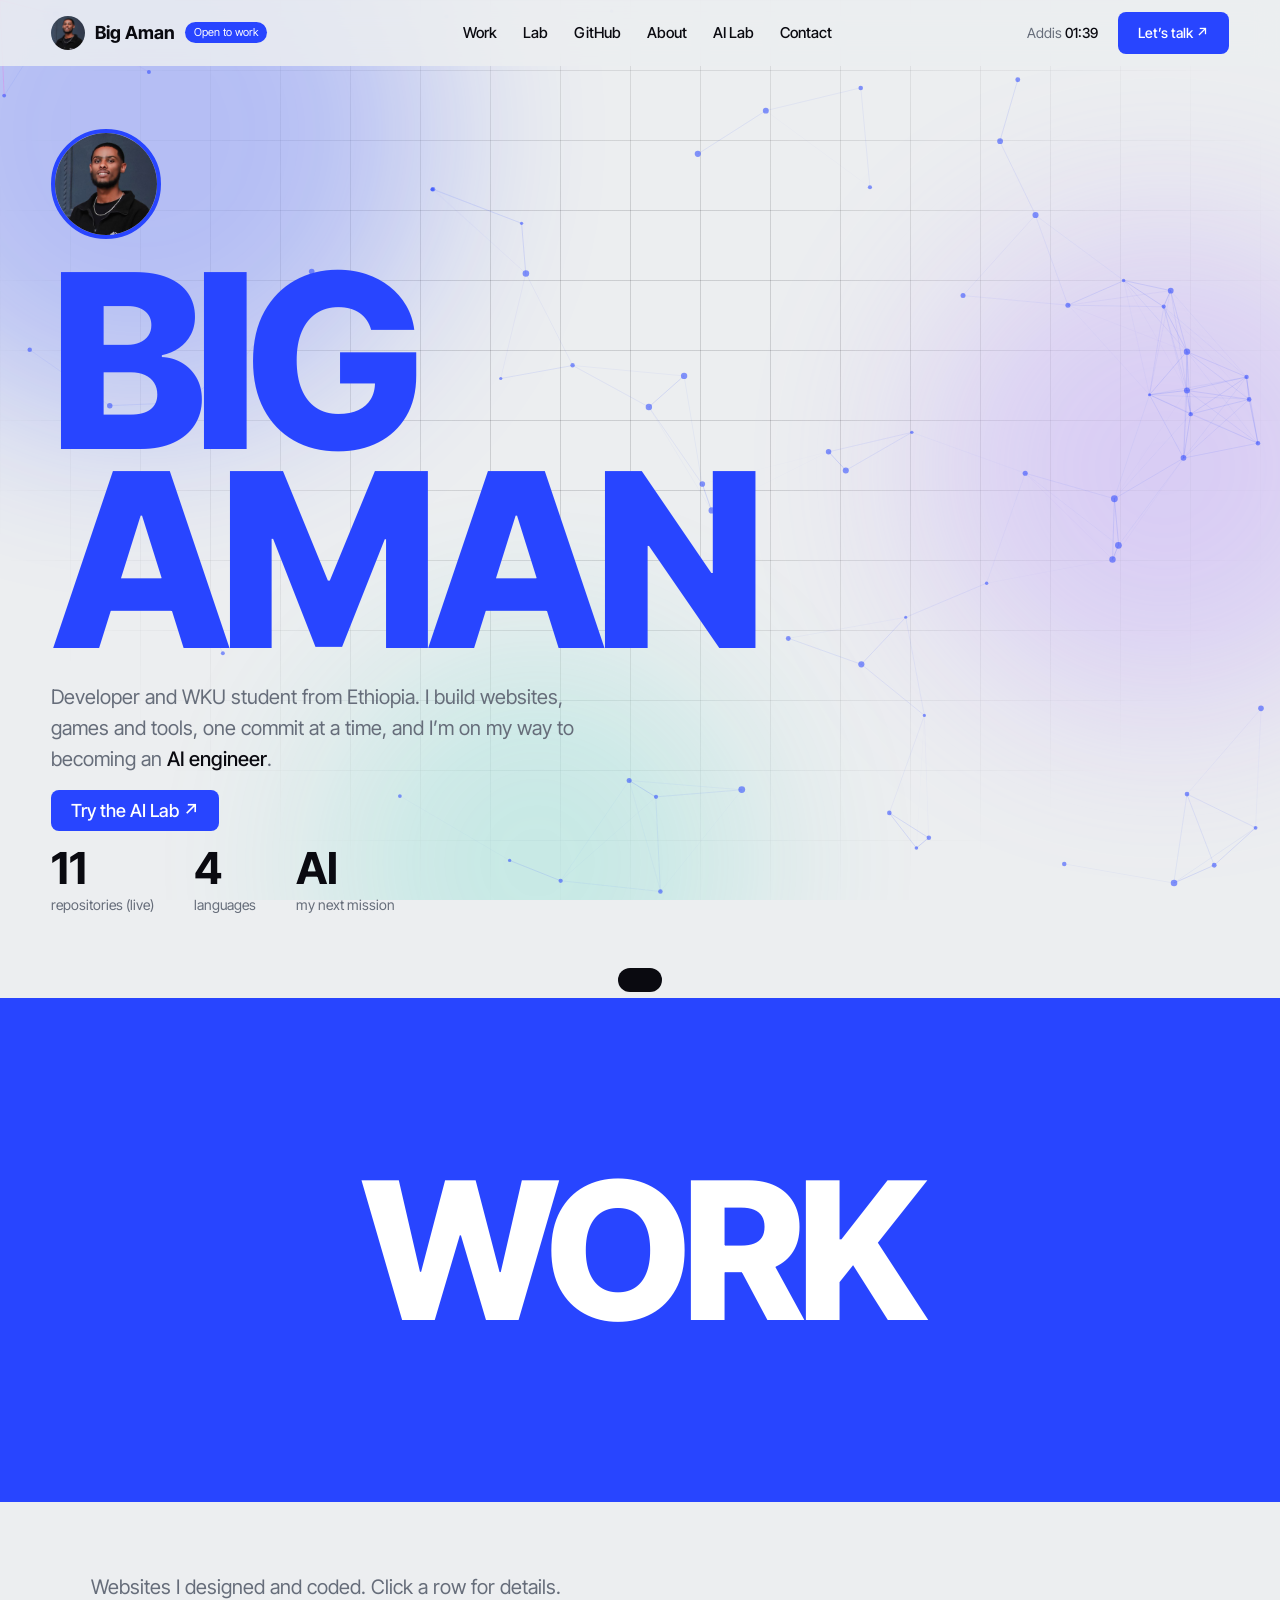
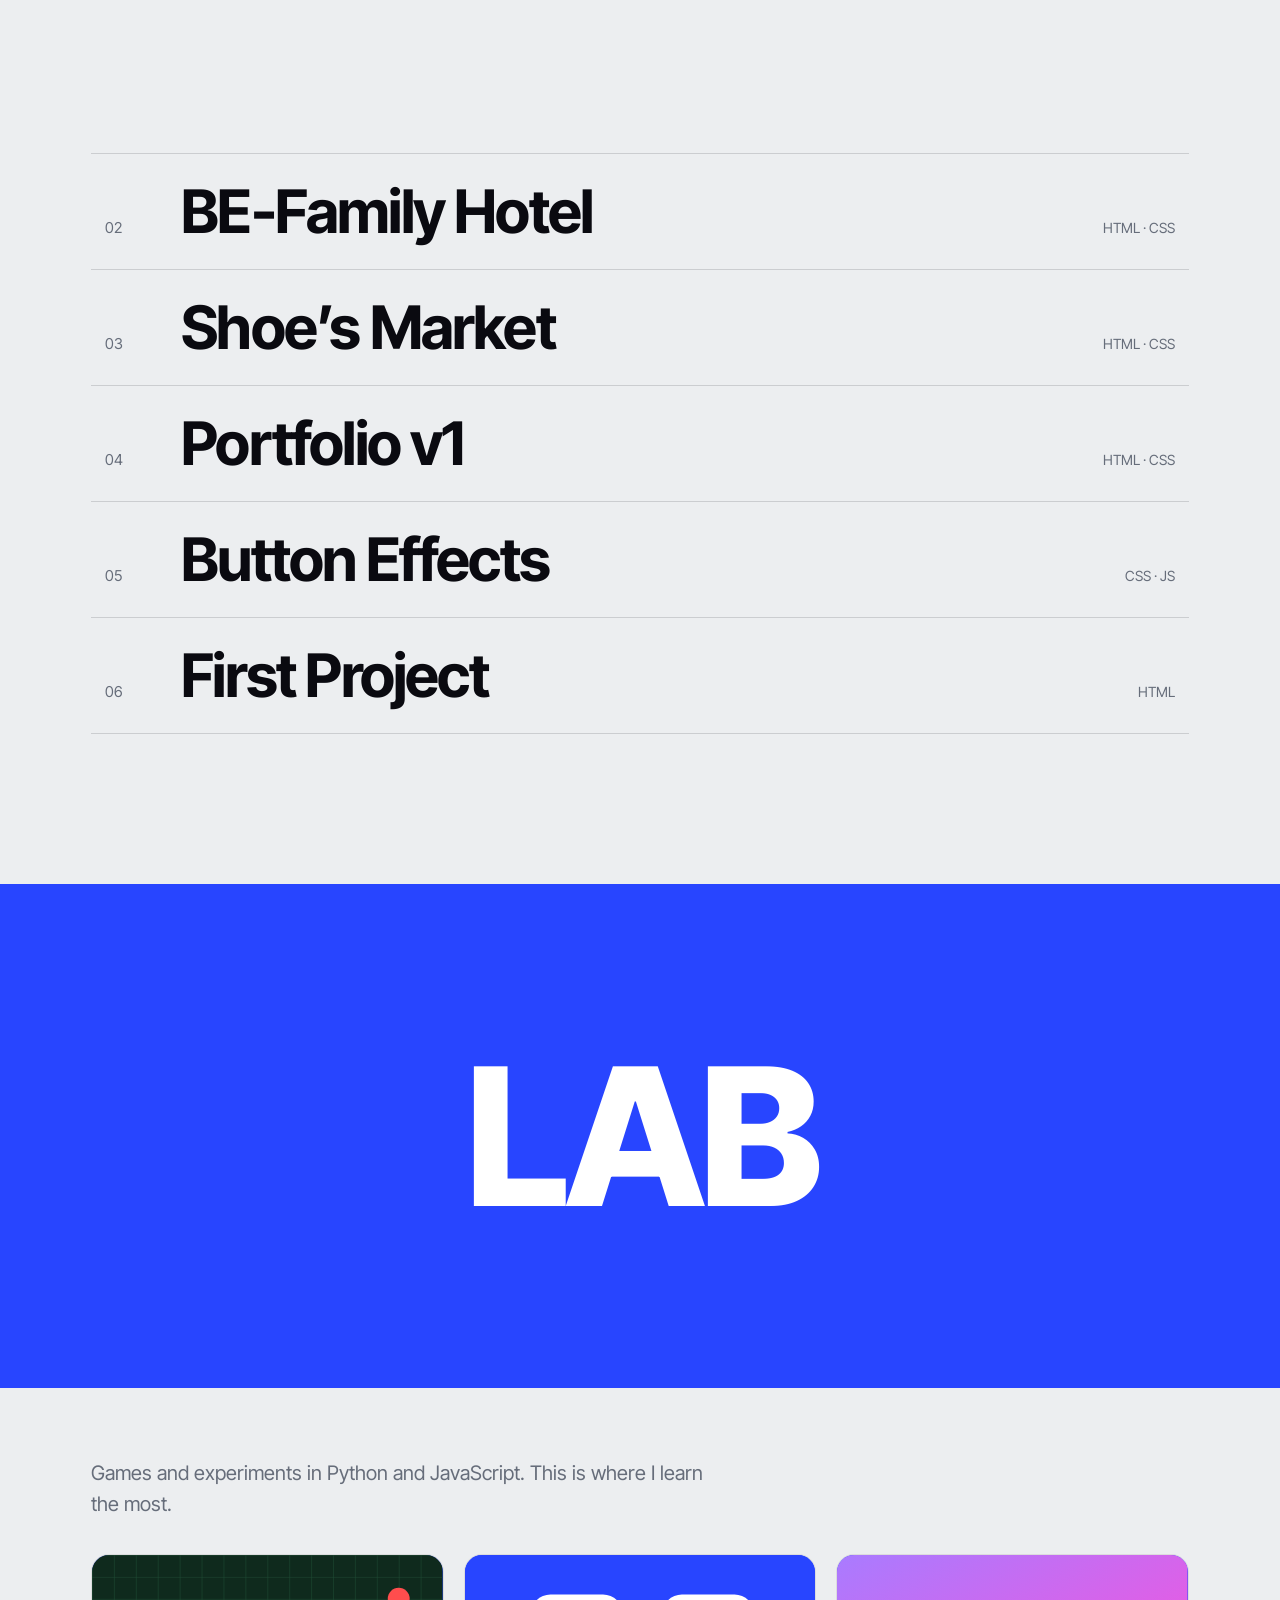
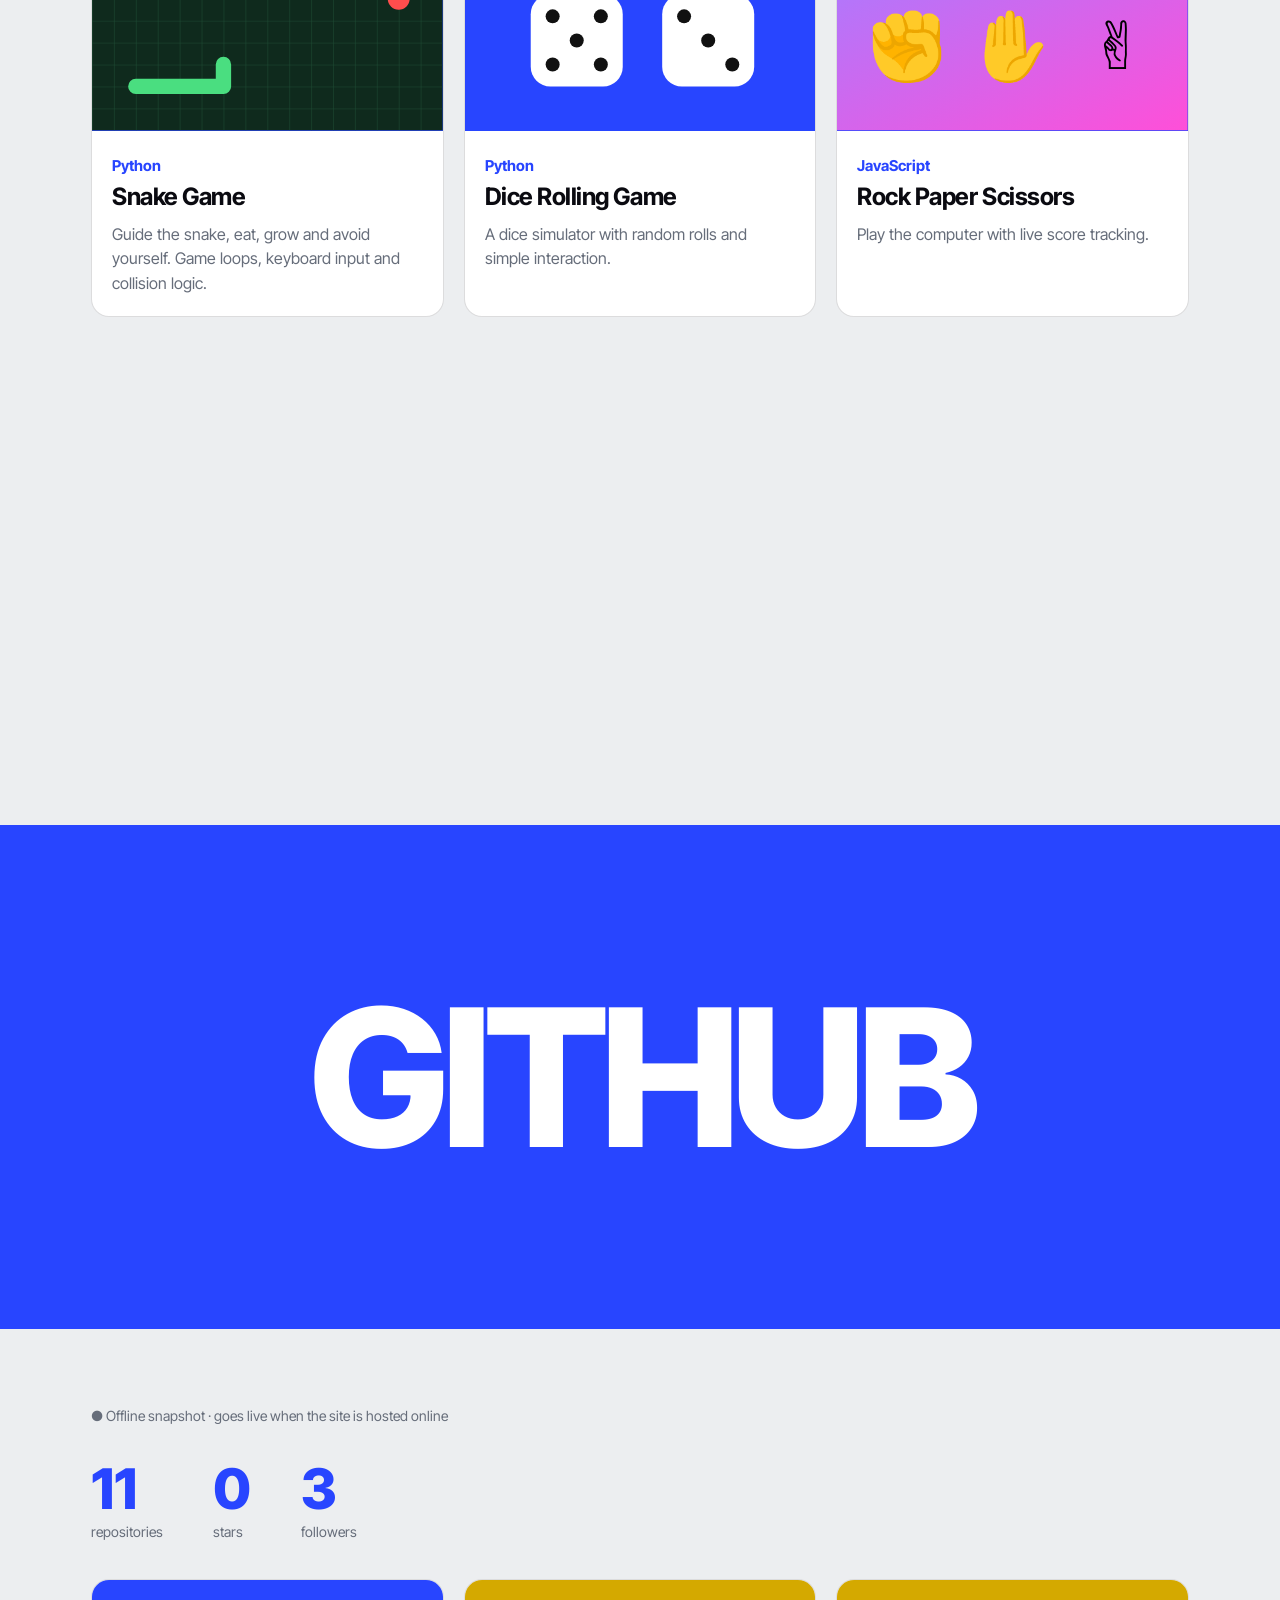
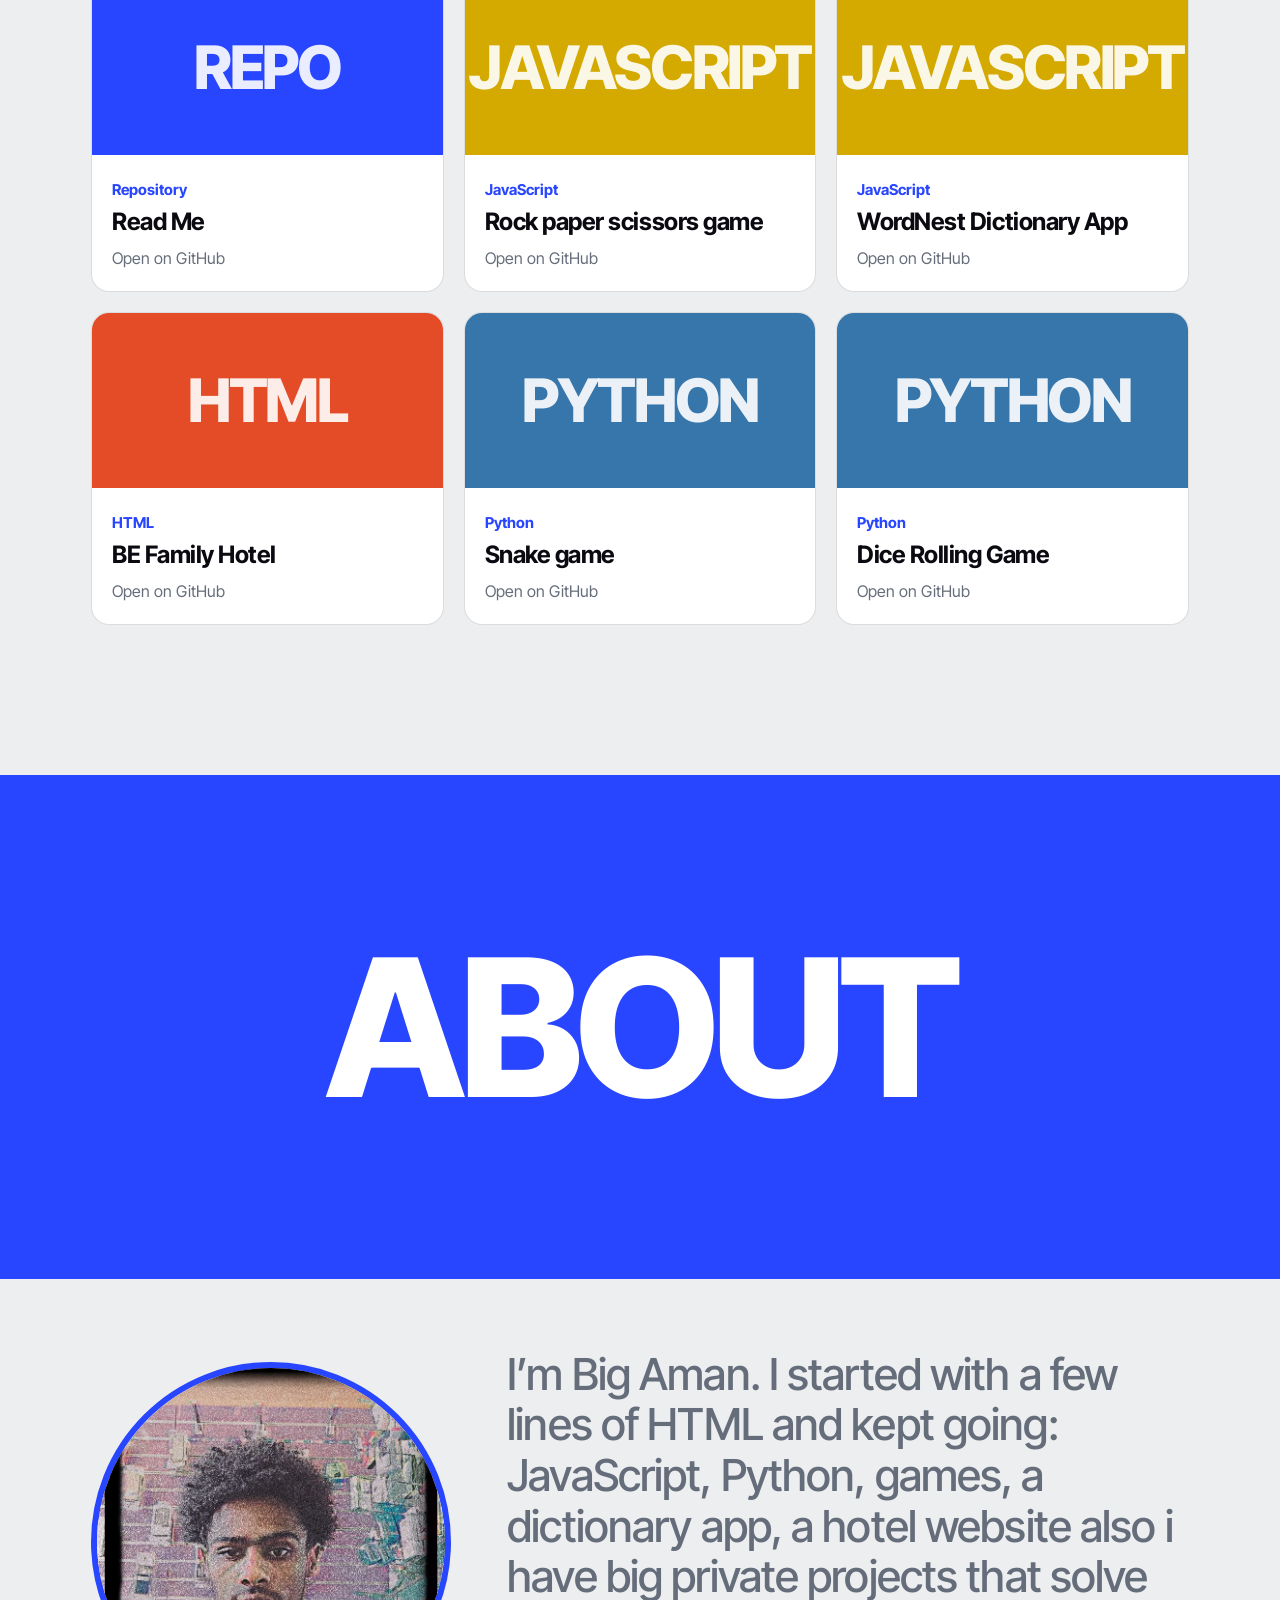
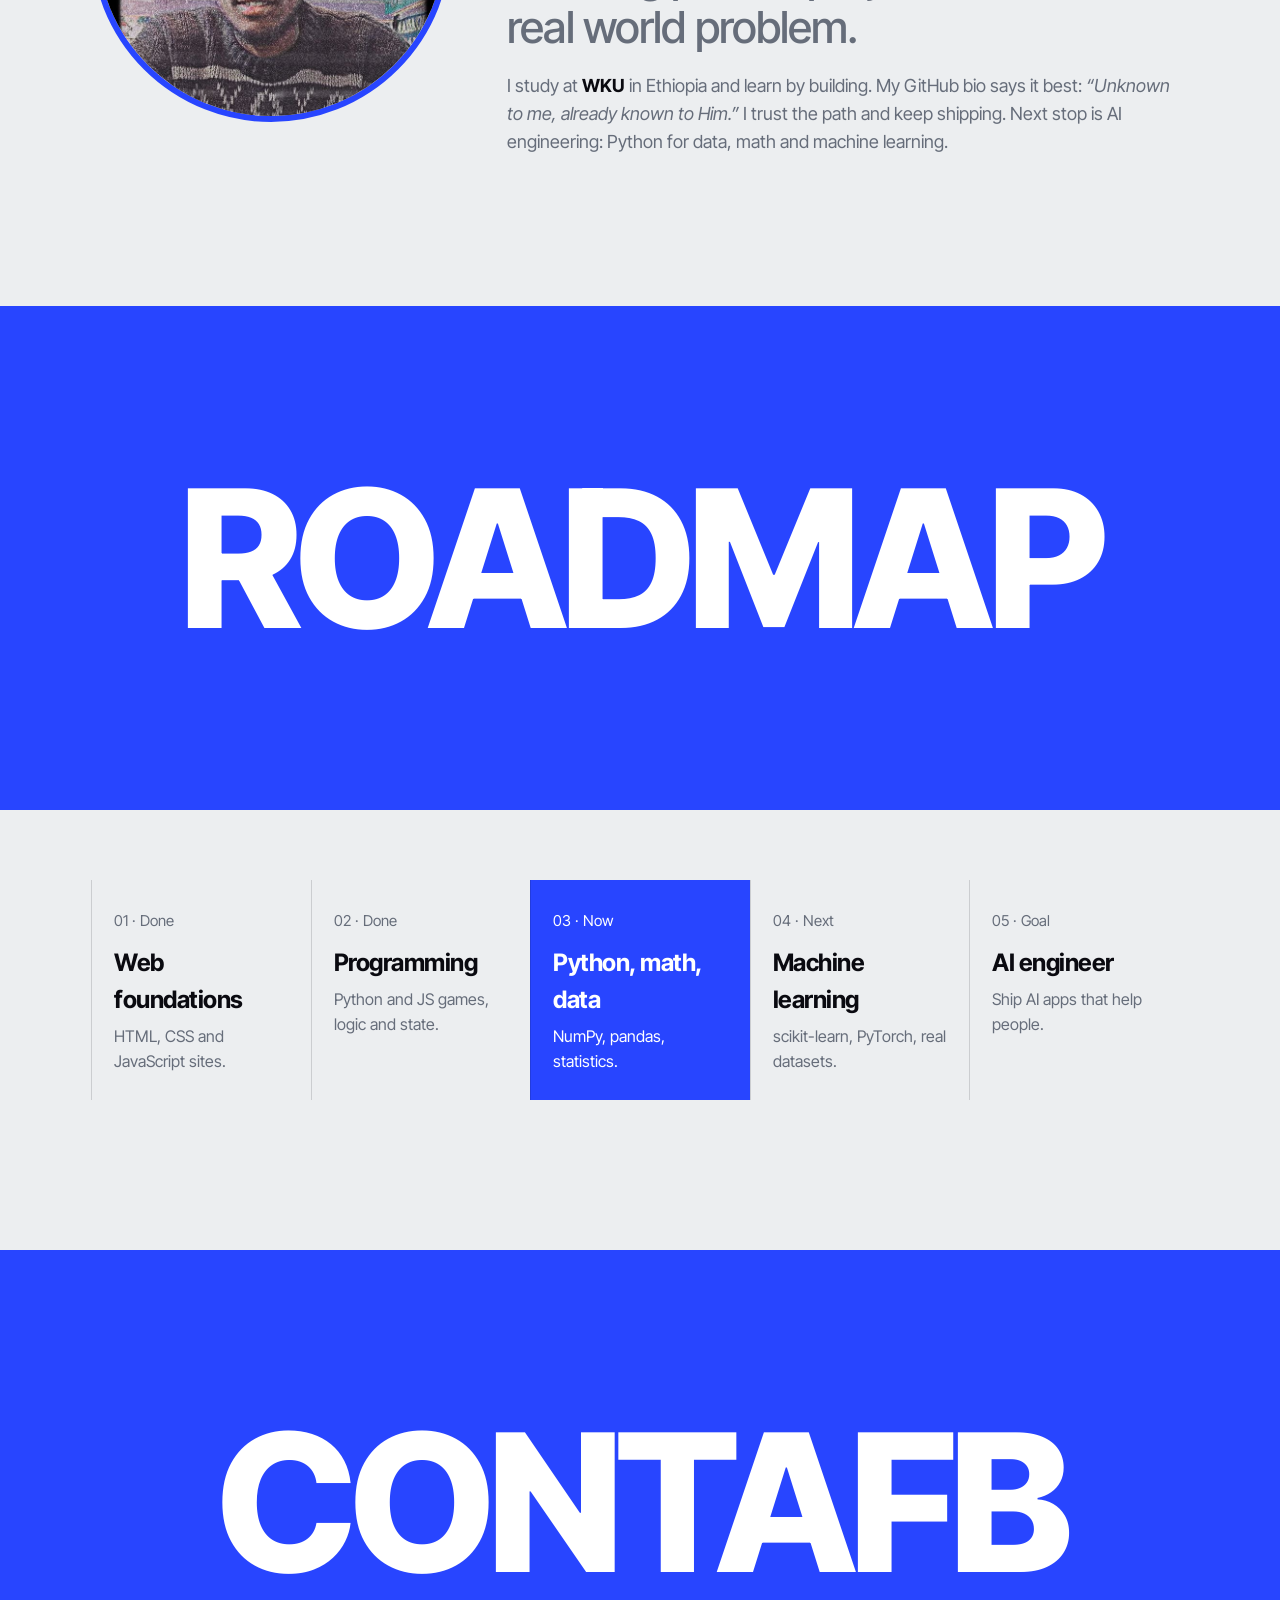
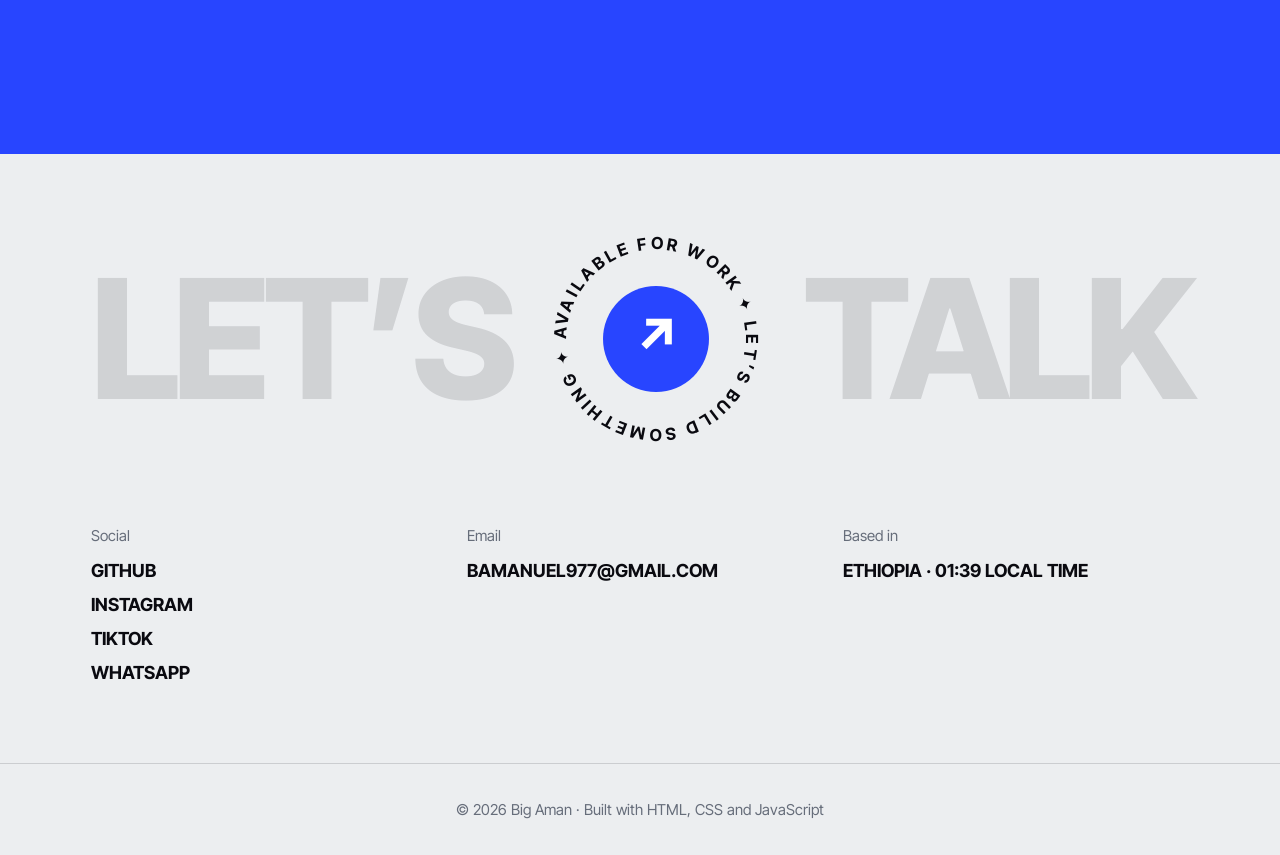
==== index.html @ d6402045 "main portifolio" ====
<!doctype html>
<html lang="en">
  <head>
    <meta charset="utf-8" />
    <meta
      name="viewport"
      content="width=device-width, initial-scale=1, viewport-fit=cover"
    />
    <title>Home | Big Aman</title>
    <meta
      name="description"
      content="Portfolio of Big Aman: developer and WKU student from Ethiopia, growing into AI engineering."
    />
    <link
      href="https://fonts.googleapis.com/css2?family=Inter+Tight:wght@400;500;700;800&display=swap"
      rel="stylesheet"
    />
    <link rel="stylesheet" href="css/style.css" />
  </head>
  <body>
    <div class="bgfx"><i></i><i></i><i></i><canvas id="bgc"></canvas></div>
    <div id="dot"></div>
    <div id="toast"></div>
    <nav>
      <a class="logo" href="index.html"
        ><img src="images/aman-1.jpg" alt="" /><b>Big Aman</b
        ><small>Open to work</small></a
      >
      <div class="nl">
        <a href="#work">Work</a><a href="#lab">Lab</a
        ><a href="#github">GitHub</a><a href="#about">About</a
        ><a href="ai.html">AI Lab</a><a href="#contact">Contact</a>
      </div>
      <div class="nr">
        <span>Addis <b id="clock">--:--</b></span
        ><a class="pill" href="mailto:bamanuel977@gmail.com">Let’s talk ↗</a>
      </div>
    </nav>
    <main id="v-home">
      <header id="top" class="hero">
        <div class="av"><img src="images/aman-1.jpg" alt="Big Aman" /></div>
        <h1>BIG<br />AMAN</h1>
        <p>
          Developer and WKU student from Ethiopia. I build websites, games and
          tools, one commit at a time, and I’m on my way to becoming an
          <b>AI engineer</b>.
        </p>
        <div class="btns">
          <a class="pill" href="ai.html">Try the AI Lab ↗</a>
        </div>
        <div class="stats">
          <div><b id="c-repos">0</b><span>repositories (live)</span></div>
          <div><b id="c-lang">0</b><span>languages</span></div>
          <div><b>AI</b><span>my next mission</span></div>
        </div>
      </header>

      <section id="work">
        <div class="take">
          <svg viewBox="0 0 1440 90" preserveAspectRatio="none">
            <path d="M0 90V40C240 0 480 80 720 40S1200 0 1440 40V90Z" />
          </svg>
          <h2 class="sc">WORK</h2>
        </div>
        <div class="wrap">
          <p class="intro">
            Websites I designed and coded. Click a row for details.
          </p>
          <div id="work-list"></div>
        </div>
      </section>

      <section id="lab">
        <div class="take">
          <svg viewBox="0 0 1440 90" preserveAspectRatio="none">
            <path d="M0 90V40C240 0 480 80 720 40S1200 0 1440 40V90Z" />
          </svg>
          <h2 class="sc">LAB</h2>
        </div>
        <div class="wrap">
          <p class="intro">
            Games and experiments in Python and JavaScript. This is where I
            learn the most.
          </p>
          <div class="lab" id="lab-list"></div>
        </div>
      </section>

      <section id="github">
        <div class="take">
          <svg viewBox="0 0 1440 90" preserveAspectRatio="none">
            <path d="M0 90V40C240 0 480 80 720 40S1200 0 1440 40V90Z" />
          </svg>
          <h2 class="sc">GITHUB</h2>
        </div>
        <div class="wrap">
          <p class="intro">
            <span id="gh-status"></span>
          </p>
          <div class="gs">
            <div><b id="g-repos">0</b><span>repositories</span></div>
            <div><b id="g-stars">0</b><span>stars</span></div>
            <div><b id="g-fol">0</b><span>followers</span></div>
          </div>
          <div class="lab" id="gh-grid"></div>
        </div>
      </section>

      <section id="about">
        <div class="take">
          <svg viewBox="0 0 1440 90" preserveAspectRatio="none">
            <path d="M0 90V40C240 0 480 80 720 40S1200 0 1440 40V90Z" />
          </svg>
          <h2 class="sc">ABOUT</h2>
        </div>
        <div class="wrap ab">
          <div class="av big">
            <img src="images/aman-2.jpg" alt="Big Aman smiling" />
          </div>
          <div>
            <p class="big">
              I’m Big Aman. I started with a few lines of HTML and kept going:
              JavaScript, Python, games, a dictionary app, a hotel website also
              i have big private projects that solve real world problem.
            </p>
            <p>
              I study at <b>WKU</b> in Ethiopia and learn by building. My GitHub
              bio says it best: <i>“Unknown to me, already known to Him.”</i> I
              trust the path and keep shipping. Next stop is AI engineering:
              Python for data, math and machine learning.
            </p>
          </div>
        </div>
      </section>

      <section id="road">
        <div class="take">
          <svg viewBox="0 0 1440 90" preserveAspectRatio="none">
            <path d="M0 90V40C240 0 480 80 720 40S1200 0 1440 40V90Z" />
          </svg>
          <h2 class="sc">ROADMAP</h2>
        </div>
        <div class="wrap rd">
          <div>
            <small>01 · Done</small>
            <h3>Web foundations</h3>
            <p>HTML, CSS and JavaScript sites.</p>
          </div>
          <div>
            <small>02 · Done</small>
            <h3>Programming</h3>
            <p>Python and JS games, logic and state.</p>
          </div>
          <div class="now">
            <small>03 · Now</small>
            <h3>Python, math, data</h3>
            <p>NumPy, pandas, statistics.</p>
          </div>
          <div>
            <small>04 · Next</small>
            <h3>Machine learning</h3>
            <p>scikit-learn, PyTorch, real datasets.</p>
          </div>
          <div>
            <small>05 · Goal</small>
            <h3>AI engineer</h3>
            <p>Ship AI apps that help people.</p>
          </div>
        </div>
      </section>

      <section id="contact">
        <div class="take">
          <svg viewBox="0 0 1440 90" preserveAspectRatio="none">
            <path d="M0 90V40C240 0 480 80 720 40S1200 0 1440 40V90Z" />
          </svg>
          <h2 class="sc">CONTACT</h2>
        </div>
        <div class="wrap talk">
          <div class="lt">
            <span>LET’S</span
            ><a
              class="badge"
              href="mailto:bamanuel977@gmail.com"
              aria-label="Email Big Aman"
              ><svg viewBox="0 0 200 200">
                <defs>
                  <path
                    id="cc"
                    d="M100,100 m-78,0 a78,78 0 1,1 156,0 a78,78 0 1,1 -156,0"
                  />
                </defs>
                <text>
                  <textPath href="#cc" textLength="480" lengthAdjust="spacing">
                    AVAILABLE FOR WORK ✦ LET’S BUILD SOMETHING ✦
                  </textPath>
                </text></svg
              ><span>↗</span></a
            ><span>TALK</span>
          </div>
          <div class="cols">
            <div>
              <small>Social</small
              ><a
                href="https://github.com/bamanuel977-afk"
                target="_blank"
                rel="noopener"
                >GitHub</a
              ><a
                href="https://www.instagram.com/bamanuel977?mdxt=NDZwamhxM3MwcGlq"
                target="_blank"
                rel="noopener"
                >Instagram</a
              ><a
                href="https://www.tiktok.com/@ab.ju7?_r=1&_t=ZS-9AT16y3uQJZ"
                target="_blank"
                rel="noopener"
                >TikTok</a
              ><a href="https://whatsapp.com/dl/" target="_blank" rel="noopener"
                >WhatsApp</a
              >
            </div>
            <div>
              <small>Email</small
              ><a href="mailto:bamanuel977@gmail.com">bamanuel977@gmail.com</a>
            </div>
            <div>
              <small>Based in</small>
              <p>Ethiopia · <span id="clock2"></span></p>
            </div>
          </div>
        </div>
      </section>
    </main>
    <footer>© 2026 Big Aman · Built with HTML, CSS and JavaScript</footer>
    <script src="js/main.js"></script>
  </body>
</html>
---- css/style.css ----
:root {
  --bg: #eceef0;
  --ink: #0a0a10;
  --card: #fff;
  --line: rgba(10, 10, 16, 0.14);
  --mute: #666d7a;
  --blue: #2845ff;
  color-scheme: light;
  box-sizing: border-box;
  padding-top: env(safe-area-inset-top, 0px);
  padding-bottom: env(safe-area-inset-bottom, 0px);
}
@media (prefers-color-scheme: dark) {
  :root:not([data-theme="light"]) {
    --bg: #0b0c10;
    --ink: #eceef0;
    --card: #14161d;
    --line: rgba(236, 238, 240, 0.16);
    --mute: #9aa1ae;
    --blue: #4a62ff;
    color-scheme: dark;
  }
}
:root[data-theme="dark"] {
  --bg: #0b0c10;
  --ink: #eceef0;
  --card: #14161d;
  --line: rgba(236, 238, 240, 0.16);
  --mute: #9aa1ae;
  --blue: #4a62ff;
  color-scheme: dark;
}
* {
  box-sizing: border-box;
  margin: 0;
}
html {
  scroll-behavior: smooth;
  scroll-padding-top: 70px;
}
body {
  background: var(--bg);
  color: var(--ink);
  font:
    18px/1.55 "Inter Tight",
    system-ui,
    sans-serif;
  overflow-x: hidden;
}
a {
  color: inherit;
  text-decoration: none;
}
a:focus-visible,
button:focus-visible,
.row:focus-visible {
  outline: 2px solid var(--blue);
  outline-offset: 3px;
}
#dot {
  position: fixed;
  top: 0;
  left: 0;
  width: 14px;
  height: 14px;
  margin: -7px;
  border-radius: 50%;
  background: var(--blue);
  z-index: 99;
  pointer-events: none;
  transition:
    width 0.25s,
    height 0.25s,
    margin 0.25s,
    opacity 0.3s;
  opacity: 0;
}
#dot.big {
  width: 56px;
  height: 56px;
  margin: -28px;
  opacity: 0.35 !important;
}
nav {
  position: sticky;
  top: 0;
  z-index: 50;
  display: flex;
  align-items: center;
  justify-content: space-between;
  gap: 14px;
  padding: 12px 4vw;
  background: color-mix(in srgb, var(--bg) 85%, transparent);
  backdrop-filter: blur(12px);
  flex-wrap: wrap;
}
.logo {
  display: flex;
  align-items: center;
  gap: 10px;
}
.logo img {
  width: 34px;
  height: 34px;
  border-radius: 50%;
  object-fit: cover;
  object-position: 50% 12%;
}
.logo small {
  font-size: 11px;
  background: var(--blue);
  color: #fff;
  padding: 2px 9px;
  border-radius: 99px;
}
.nl {
  display: flex;
  gap: 26px;
  font-weight: 500;
  font-size: 15px;
}
.nl a {
  position: relative;
}
.nl a::after {
  content: "";
  position: absolute;
  left: 0;
  bottom: -3px;
  height: 2px;
  width: 0;
  background: var(--blue);
  transition: 0.3s;
}
.nl a:hover::after {
  width: 100%;
}
.nr {
  display: flex;
  align-items: center;
  gap: 20px;
  font-size: 14px;
  color: var(--mute);
}
.nr b {
  color: var(--ink);
  font-weight: 500;
}
.pill {
  background: var(--blue);
  color: #fff;
  padding: 10px 20px;
  border-radius: 8px;
  font-weight: 500;
  transition: 0.25s;
}
.pill:hover {
  transform: translateY(-3px);
  box-shadow: 0 12px 24px -8px var(--blue);
}
.hero {
  padding: 7vh 4vw 0;
  min-height: 88vh;
  position: relative;
  display: grid;
  align-content: start;
  gap: 22px;
}
.av {
  width: 110px;
  height: 110px;
  border-radius: 50%;
  overflow: hidden;
  border: 4px solid var(--blue);
  animation: fl 5s ease-in-out infinite;
}
.av img {
  width: 100%;
  height: 100%;
  object-fit: cover;
  object-position: 50% 10%;
}
.av.big {
  width: min(70vw, 360px);
  height: min(70vw, 360px);
  border-width: 6px;
}
.av.big img {
  object-position: 50% 30%;
}
@keyframes fl {
  50% {
    transform: translateY(-10px);
  }
}
h1 {
  font-size: clamp(80px, 19vw, 280px);
  line-height: 0.82;
  font-weight: 800;
  letter-spacing: -0.05em;
  color: var(--blue);
}
.hero p {
  max-width: 46ch;
  color: var(--mute);
  font-size: 20px;
}
.hero p b {
  color: var(--ink);
  font-weight: 500;
}
.stats {
  display: flex;
  gap: 40px;
  flex-wrap: wrap;
}
.stats b {
  display: block;
  font-size: 44px;
  font-weight: 700;
  line-height: 1;
}
.stats span {
  font-size: 14px;
  color: var(--mute);
}
.mq {
  margin: 30px -4vw 0;
  border-block: 1px solid var(--line);
  overflow: hidden;
  white-space: nowrap;
  padding: 14px 0;
}
.mq div {
  display: inline-block;
  animation: mq 28s linear infinite;
}
.mq span {
  font-size: 22px;
  font-weight: 500;
  padding-right: 20px;
}
@keyframes mq {
  to {
    transform: translateX(-50%);
  }
}
.take {
  position: relative;
  background: var(--blue);
  color: #fff;
  margin-top: 80px;
  min-height: 56vh;
  display: grid;
  place-items: center;
  overflow: hidden;
}
.take svg {
  position: absolute;
  top: -1px;
  left: 0;
  width: 100%;
  height: 60px;
  fill: var(--bg);
  transform: scaleY(-1);
  transform-origin: center top;
}
.take h2 {
  font-size: clamp(54px, 15vw, 230px);
  font-weight: 800;
  letter-spacing: -0.04em;
  line-height: 1;
  text-align: center;
}
.wrap {
  max-width: 1200px;
  margin: auto;
  padding: 70px 4vw;
}
.intro {
  color: var(--mute);
  max-width: 52ch;
  margin-bottom: 34px;
  font-size: 20px;
}
.row {
  border-top: 1px solid var(--line);
  padding: 26px 14px;
  cursor: pointer;
  transition:
    background 0.3s,
    color 0.3s,
    padding 0.3s;
}
.row:last-child {
  border-bottom: 1px solid var(--line);
}
.row .h {
  display: grid;
  grid-template-columns: 60px 1fr auto;
  gap: 16px;
  align-items: baseline;
}
.row .h span {
  color: var(--mute);
  font-size: 15px;
}
.row .h h3 {
  font-size: clamp(28px, 5vw, 60px);
  font-weight: 700;
  letter-spacing: -0.03em;
  line-height: 1.05;
}
.row .h em {
  font-style: normal;
  font-size: 14px;
  color: var(--mute);
}
.row:hover,
.row.open {
  background: var(--blue);
  color: #fff;
  padding-inline: 26px;
}
.row:hover span,
.row:hover em,
.row.open span,
.row.open em {
  color: #fff;
}
.row .d {
  max-height: 0;
  overflow: hidden;
  transition: max-height 0.5s;
  margin-left: 76px;
}
.row.open .d {
  max-height: 300px;
}
.row .d p {
  margin-top: 14px;
  max-width: 60ch;
}
.row .d a {
  display: inline-block;
  margin: 14px 0 4px;
  font-weight: 700;
  border-bottom: 2px solid #fff;
}
.lab {
  display: grid;
  grid-template-columns: repeat(auto-fit, minmax(260px, 1fr));
  gap: 20px;
}
.lc {
  background: var(--card);
  border: 1px solid var(--line);
  border-radius: 18px;
  overflow: hidden;
  transition: transform 0.3s;
  display: block;
}
.lc:hover {
  transform: translateY(-8px);
}
.px {
  display: grid;
  grid-template-columns: repeat(8, 1fr);
  aspect-ratio: 2/1;
}
.px i {
  transition: background 0.35s;
}
.lc div.t {
  padding: 20px;
}
.lc h3 {
  font-size: 24px;
  letter-spacing: -0.02em;
}
.lc small {
  color: var(--blue);
  font-weight: 700;
}
.lc p {
  color: var(--mute);
  font-size: 16px;
  margin-top: 6px;
}
.ab {
  display: grid;
  grid-template-columns: auto 1fr;
  gap: 56px;
  align-items: center;
}
.big {
  font-size: clamp(26px, 3.6vw, 44px);
  font-weight: 500;
  line-height: 1.15;
  letter-spacing: -0.02em;
  margin-bottom: 20px;
}
.ab p {
  color: var(--mute);
}
.ab p b {
  color: var(--ink);
}
.rd {
  display: grid;
  grid-template-columns: repeat(auto-fit, minmax(200px, 1fr));
  gap: 0;
}
.rd > div {
  padding: 26px 22px;
  border-left: 1px solid var(--line);
  transition: 0.3s;
}
.rd > div:hover {
  background: var(--card);
}
.rd small {
  color: var(--mute);
}
.rd h3 {
  font-size: 24px;
  margin: 10px 0 6px;
  letter-spacing: -0.02em;
}
.rd p {
  color: var(--mute);
  font-size: 16px;
}
.rd .now {
  background: var(--blue);
  color: #fff;
}
.rd .now small,
.rd .now p {
  color: #fff;
}
.lt {
  display: flex;
  align-items: center;
  justify-content: space-between;
  gap: 10px;
}
.lt span {
  font-size: clamp(50px, 13vw, 190px);
  font-weight: 800;
  letter-spacing: -0.05em;
  color: color-mix(in srgb, var(--ink) 12%, transparent);
  line-height: 1;
}
.say {
  width: clamp(110px, 16vw, 190px);
  aspect-ratio: 1;
  border-radius: 50%;
  background: var(--blue);
  color: #fff;
  display: grid;
  place-items: center;
  text-align: center;
  font-weight: 700;
  font-size: clamp(16px, 2.4vw, 26px);
  line-height: 1.1;
  animation: pu 3s infinite;
  transition: transform 0.3s;
}
.say:hover {
  transform: scale(1.12) rotate(-8deg);
}
@keyframes pu {
  0% {
    box-shadow: 0 0 0 0 rgba(40, 69, 255, 0.5);
  }
  100% {
    box-shadow: 0 0 0 40px rgba(40, 69, 255, 0);
  }
}
.cols {
  display: grid;
  grid-template-columns: repeat(auto-fit, minmax(220px, 1fr));
  gap: 30px;
  margin-top: 70px;
}
.cols small {
  display: block;
  color: var(--mute);
  margin-bottom: 10px;
}
.cols a,
.cols p {
  display: block;
  font-weight: 700;
  text-transform: uppercase;
  font-size: 18px;
  margin-bottom: 6px;
  transition: color 0.2s;
}
.cols a:hover {
  color: var(--blue);
}
footer {
  text-align: center;
  color: var(--mute);
  padding: 34px;
  border-top: 1px solid var(--line);
  font-size: 15px;
}
.rv {
  opacity: 0;
  transform: translateY(30px);
  transition: 0.8s;
}
.rv.in {
  opacity: 1;
  transform: none;
}
@media (max-width: 800px) {
  .nl {
    order: 3;
    width: 100%;
    overflow-x: auto;
    gap: 18px;
  }
  .nr span {
    display: none;
  }
  .ab {
    grid-template-columns: 1fr;
    justify-items: center;
    text-align: left;
  }
  .row .h {
    grid-template-columns: 36px 1fr;
  }
  .row .h em {
    display: none;
  }
  .row .d {
    margin-left: 52px;
  }
  .lt span {
    display: none;
  }
  .lt {
    justify-content: center;
  }
}
@media (hover: none) {
  #dot {
    display: none;
  }
}
@media (prefers-reduced-motion: reduce) {
  * {
    animation: none !important;
    transition: none !important;
  }
  .rv {
    opacity: 1;
    transform: none;
  }
}
.lc.rv.in:hover {
  transform: translateY(-8px);
}
.bgfx {
  position: fixed;
  inset: 0;
  z-index: -1;
  overflow: hidden;
  pointer-events: none;
}
.bgfx i {
  position: absolute;
  border-radius: 50%;
  filter: blur(90px);
  opacity: 0.28;
  animation: dr 20s ease-in-out infinite alternate;
}
.bgfx i:nth-child(1) {
  width: 46vmax;
  height: 46vmax;
  background: #2845ff;
  top: -18%;
  left: -12%;
}
.bgfx i:nth-child(2) {
  width: 38vmax;
  height: 38vmax;
  background: #a97bff;
  right: -10%;
  top: 25%;
  animation-delay: -7s;
}
.bgfx i:nth-child(3) {
  width: 34vmax;
  height: 34vmax;
  background: #22d3b6;
  bottom: -20%;
  left: 25%;
  opacity: 0.18;
  animation-delay: -13s;
}
.bgfx::before {
  content: "";
  position: absolute;
  inset: 0;
  background-image:
    linear-gradient(var(--line) 1px, transparent 1px),
    linear-gradient(90deg, var(--line) 1px, transparent 1px);
  background-size: 70px 70px;
  mask-image: radial-gradient(ellipse at 50% 40%, #000 20%, transparent 75%);
  animation: gd 12s linear infinite;
}
@keyframes dr {
  to {
    transform: translate(9vw, 7vh) scale(1.2);
  }
}
@keyframes gd {
  to {
    background-position: 70px 70px;
  }
}
.bgfx canvas {
  position: absolute;
  inset: 0;
}
.art {
  aspect-ratio: 2/1;
  overflow: hidden;
  background: #2845ff;
  position: relative;
}
.art svg {
  width: 100%;
  height: 100%;
  display: block;
  transition: transform 0.6s;
}
.lc:hover .art svg {
  transform: scale(1.08);
}
.gl {
  position: absolute;
  inset: 0;
  display: grid;
  place-items: center;
  font-size: clamp(34px, 6vw, 60px);
  font-weight: 800;
  letter-spacing: -0.04em;
  color: rgba(255, 255, 255, 0.9);
  transition: transform 0.5s;
}
.lc:hover .gl {
  transform: scale(1.1) rotate(-3deg);
}
.new {
  position: absolute;
  top: 12px;
  right: 12px;
  background: #ffd23f;
  color: #111;
  font-size: 12px;
  font-weight: 700;
  padding: 3px 10px;
  border-radius: 99px;
  animation: pu 2s infinite;
}
.sn {
  stroke-dasharray: 50 300;
  animation: sn 3.6s linear infinite;
}
@keyframes sn {
  from {
    stroke-dashoffset: 50;
  }
  to {
    stroke-dashoffset: -170;
  }
}
.dc {
  transform-box: fill-box;
  transform-origin: center;
  animation: dc 3s ease-in-out infinite;
}
@keyframes dc {
  50% {
    transform: rotate(28deg) translateY(-7px);
  }
}
.hb {
  animation: hb 1.5s ease-in-out infinite;
}
@keyframes hb {
  50% {
    transform: translateY(-9px);
  }
}
.eq {
  transform-box: fill-box;
  transform-origin: center;
  animation: eq 1s ease-in-out infinite;
}
@keyframes eq {
  0%,
  100% {
    transform: scaleY(0.15);
  }
  50% {
    transform: scaleY(1);
  }
}
.gs {
  display: flex;
  gap: 50px;
  flex-wrap: wrap;
  margin-bottom: 34px;
}
.gs b {
  display: block;
  font-size: 56px;
  font-weight: 800;
  line-height: 1;
  color: var(--blue);
}
.gs span {
  color: var(--mute);
  font-size: 14px;
}
#gh-status {
  display: block;
  font-size: 14px;
  margin-top: 6px;
}
#toast {
  position: fixed;
  left: 50%;
  bottom: 28px;
  transform: translate(-50%, 120px);
  background: var(--ink);
  color: var(--bg);
  padding: 12px 22px;
  border-radius: 99px;
  z-index: 80;
  transition: 0.5s;
  font-weight: 500;
}
#toast.on {
  transform: translate(-50%, 0);
}
.badge {
  position: relative;
  width: clamp(150px, 20vw, 230px);
  aspect-ratio: 1;
  display: grid;
  place-items: center;
  transition: transform 0.25s;
}
.badge svg {
  position: absolute;
  inset: 0;
  animation: sp 14s linear infinite;
}
.badge text {
  font-size: 14.5px;
  font-weight: 700;
  fill: var(--ink);
}
.badge span {
  width: 46%;
  aspect-ratio: 1;
  border-radius: 50%;
  background: var(--blue);
  color: #fff;
  display: grid;
  place-items: center;
  font-size: clamp(30px, 5vw, 54px);
  transition: 0.4s;
  box-shadow: 0 0 0 0 rgba(40, 69, 255, 0.5);
  animation: pu 3s infinite;
}
.badge:hover span {
  transform: scale(1.18) rotate(45deg);
}
@keyframes sp {
  to {
    transform: rotate(360deg);
  }
}
.pg {
  display: grid;
  grid-template-columns: minmax(0, 1.1fr) minmax(0, 0.9fr);
  gap: 36px;
  align-items: start;
}
#nn {
  width: 100%;
  aspect-ratio: 1;
  background: var(--card);
  border: 1px solid var(--line);
  border-radius: 20px;
  cursor: crosshair;
  display: block;
}
.ctl {
  display: flex;
  gap: 8px;
  flex-wrap: wrap;
  margin: 14px 0;
}
.ctl button,
.sug button {
  font: inherit;
  font-size: 14px;
  padding: 8px 16px;
  border-radius: 99px;
  border: 1px solid var(--line);
  background: var(--card);
  color: var(--ink);
  cursor: pointer;
  transition: 0.2s;
}
.ctl button:hover,
.ctl .on,
.sug button:hover {
  background: var(--blue);
  color: #fff;
  border-color: var(--blue);
}
.mt {
  display: flex;
  gap: 30px;
}
.mt b {
  display: block;
  font-size: 30px;
  font-weight: 700;
}
.mt span {
  font-size: 13px;
  color: var(--mute);
}
.sec {
  margin-bottom: 60px;
}
.sec h3 {
  font-size: 32px;
  letter-spacing: -0.03em;
  margin-bottom: 8px;
}
.sec > p {
  color: var(--mute);
  margin-bottom: 20px;
  max-width: 60ch;
}
.chat {
  background: var(--card);
  border: 1px solid var(--line);
  border-radius: 20px;
  padding: 20px;
  max-width: 760px;
}
#log {
  height: 260px;
  overflow: auto;
  display: grid;
  gap: 10px;
  align-content: start;
  margin-bottom: 14px;
}
#log p {
  padding: 10px 16px;
  border-radius: 16px;
  max-width: 80%;
  font-size: 16px;
}
.me {
  justify-self: end;
  background: var(--blue);
  color: #fff;
}
.bot {
  background: var(--bg);
}
.chat input {
  width: 100%;
  padding: 13px 16px;
  border-radius: 99px;
  border: 1px solid var(--line);
  background: var(--bg);
  color: var(--ink);
  font: inherit;
  margin-top: 10px;
}
.sug {
  display: flex;
  gap: 8px;
  flex-wrap: wrap;
}
.tk label {
  display: flex;
  align-items: center;
  gap: 12px;
  padding: 12px 0;
  border-bottom: 1px solid var(--line);
  cursor: pointer;
}
.tk input {
  accent-color: #2845ff;
  width: 20px;
  height: 20px;
}
.pb {
  height: 10px;
  background: var(--line);
  border-radius: 9px;
  overflow: hidden;
  margin: 14px 0;
}
.pb i {
  display: block;
  height: 100%;
  background: var(--blue);
  width: 0;
  transition: width 0.6s;
}
@media (max-width: 800px) {
  .pg {
    grid-template-columns: 1fr;
  }
}
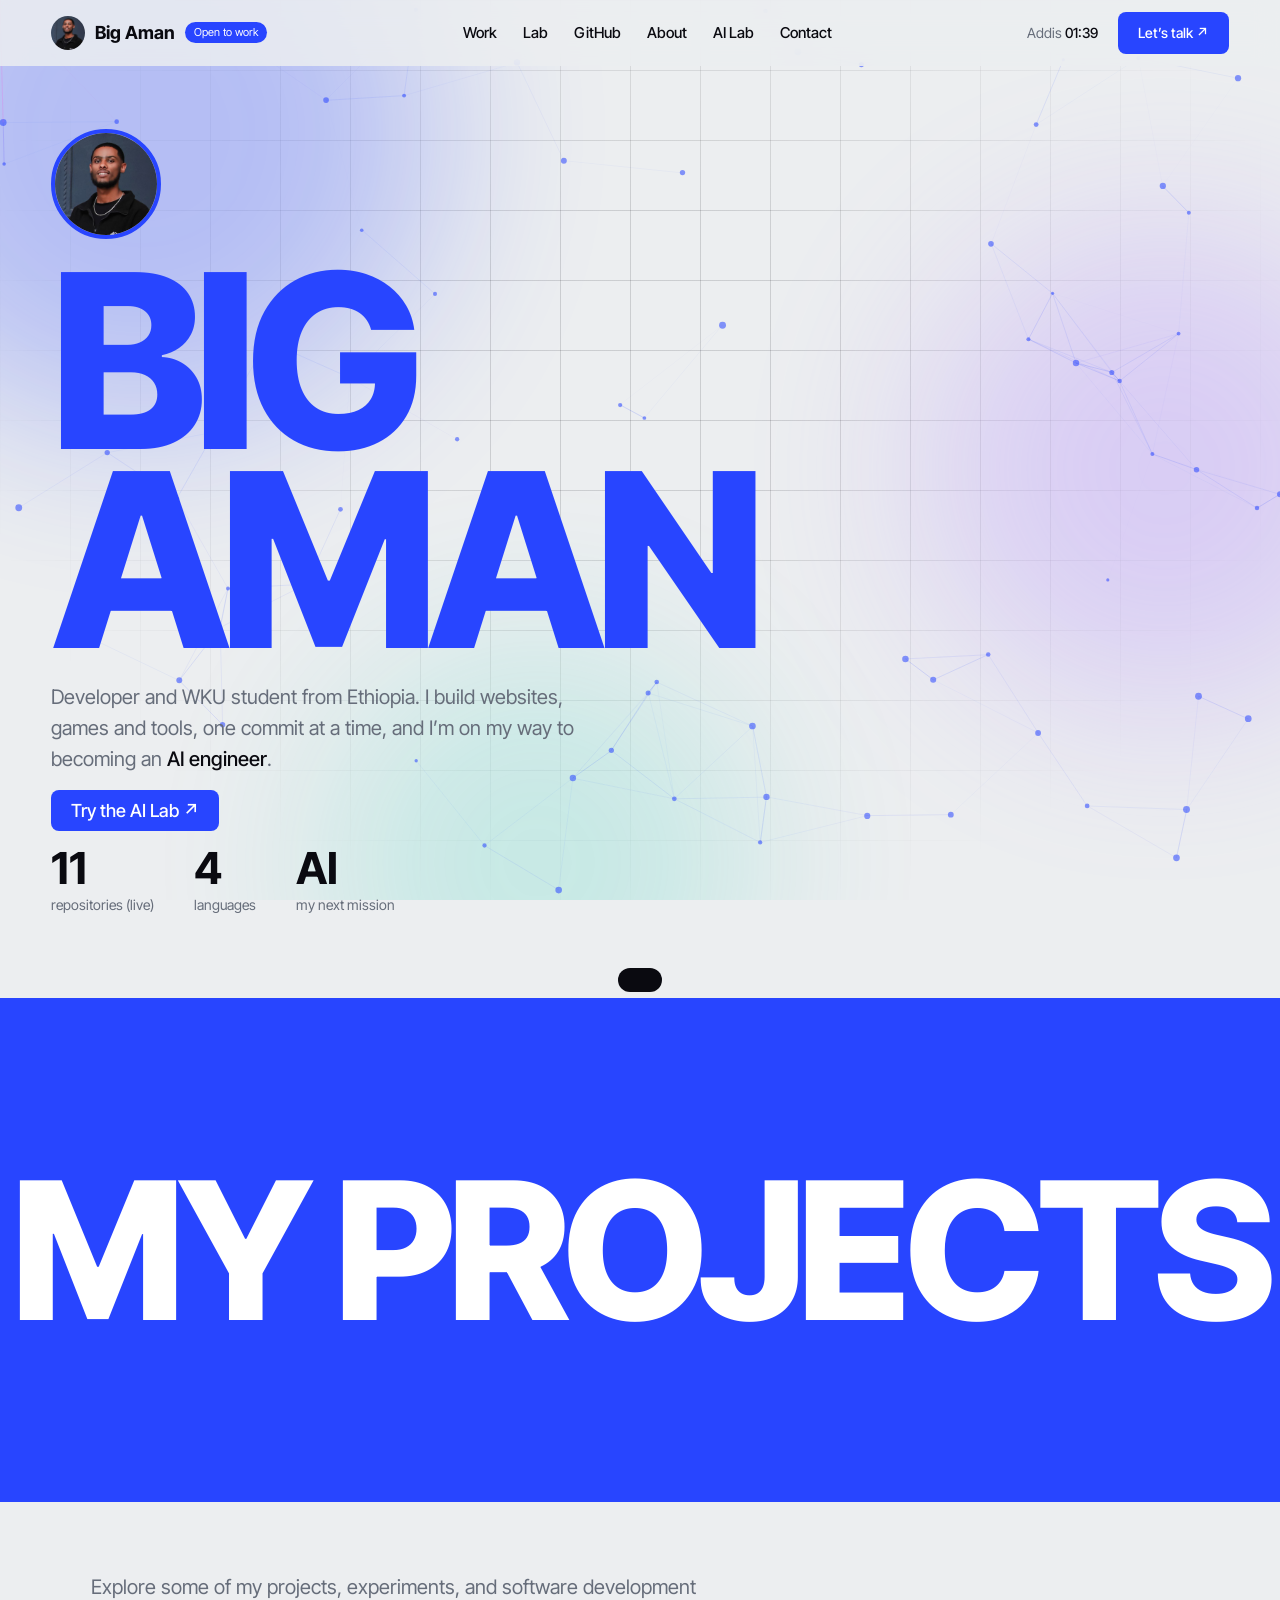
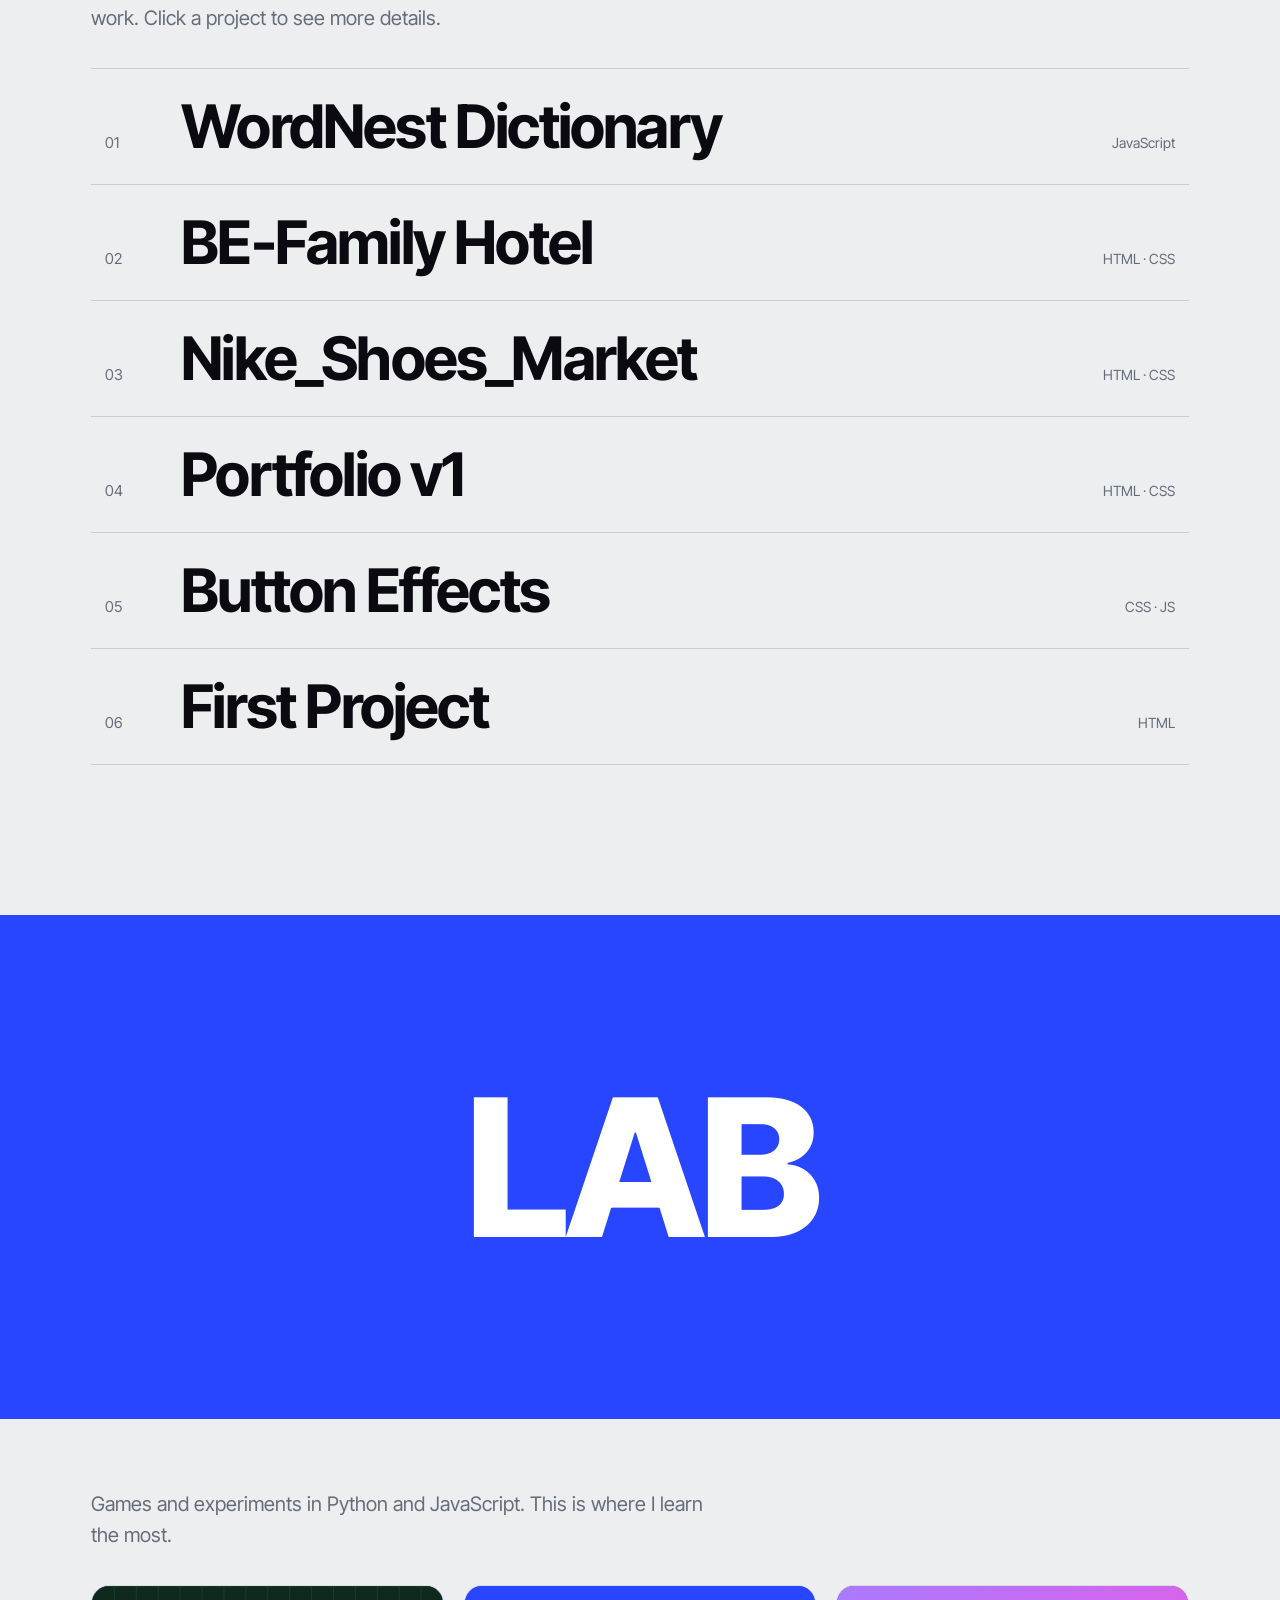
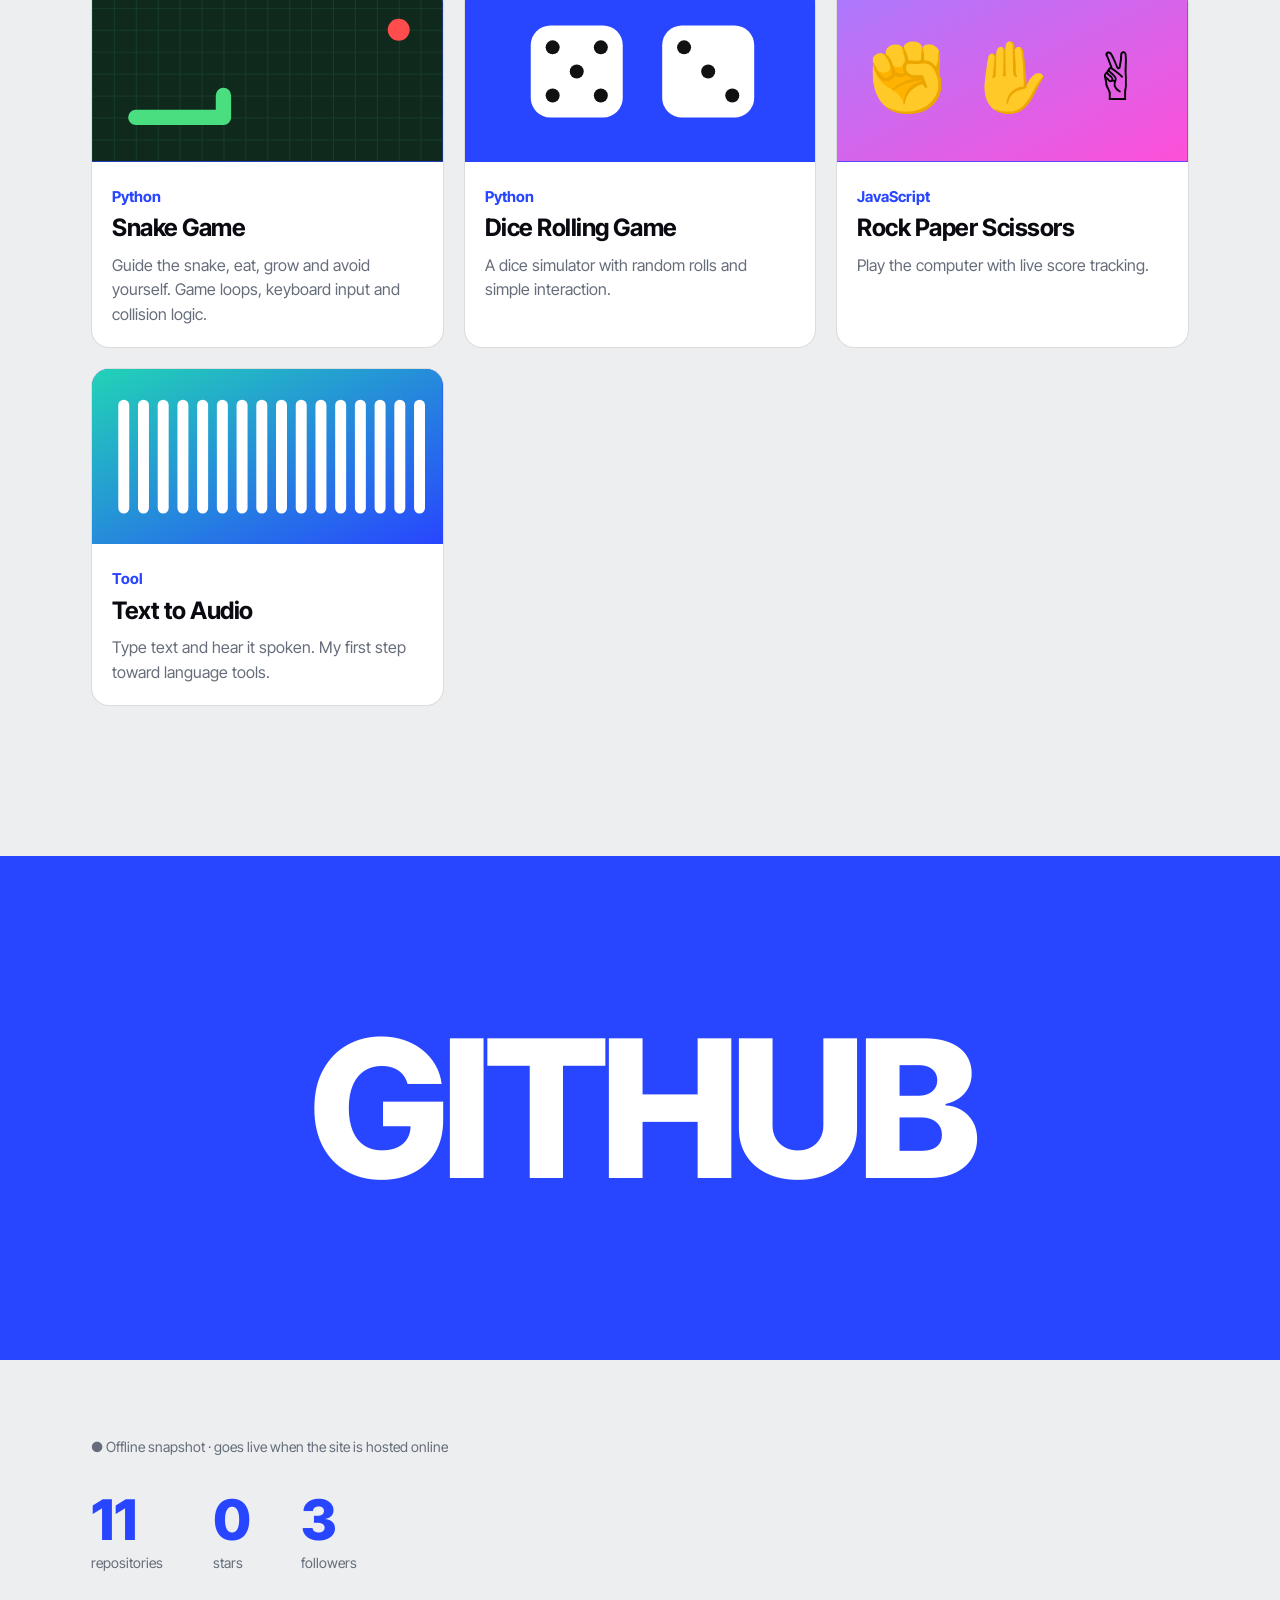
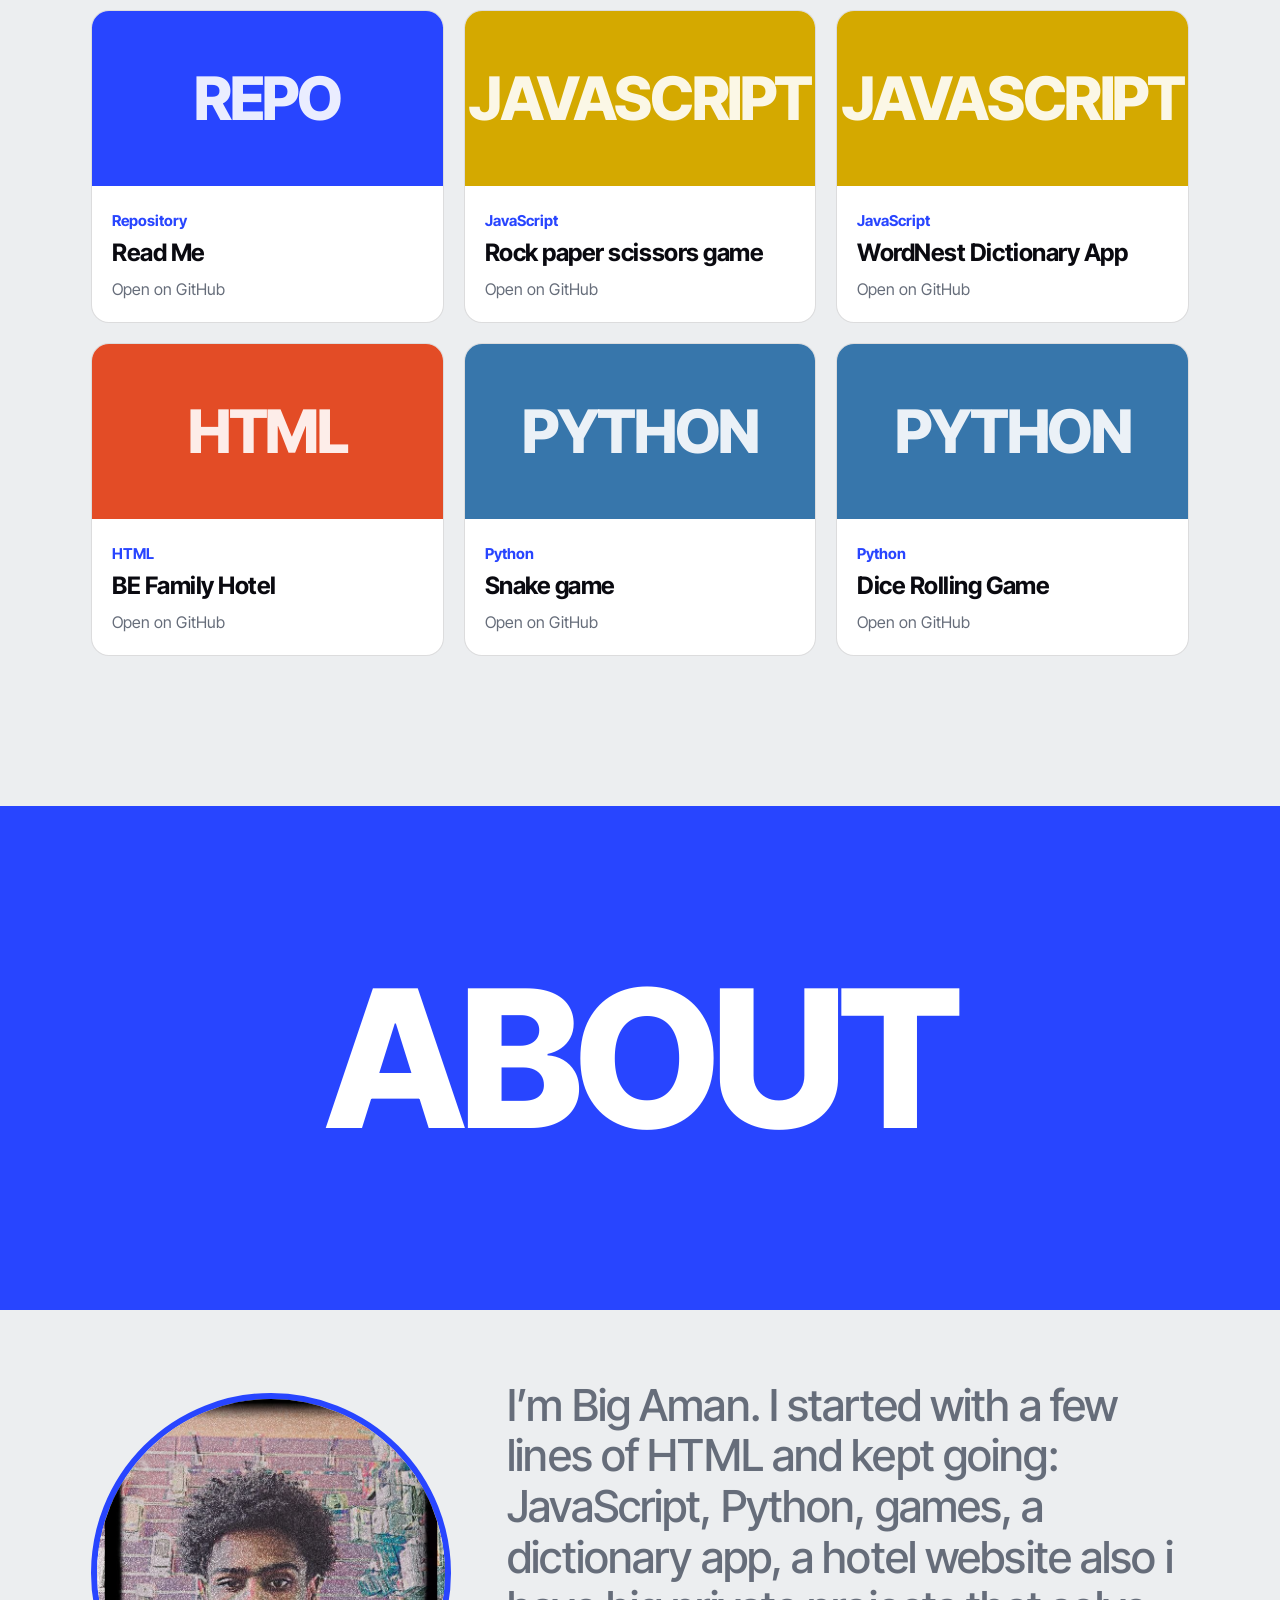
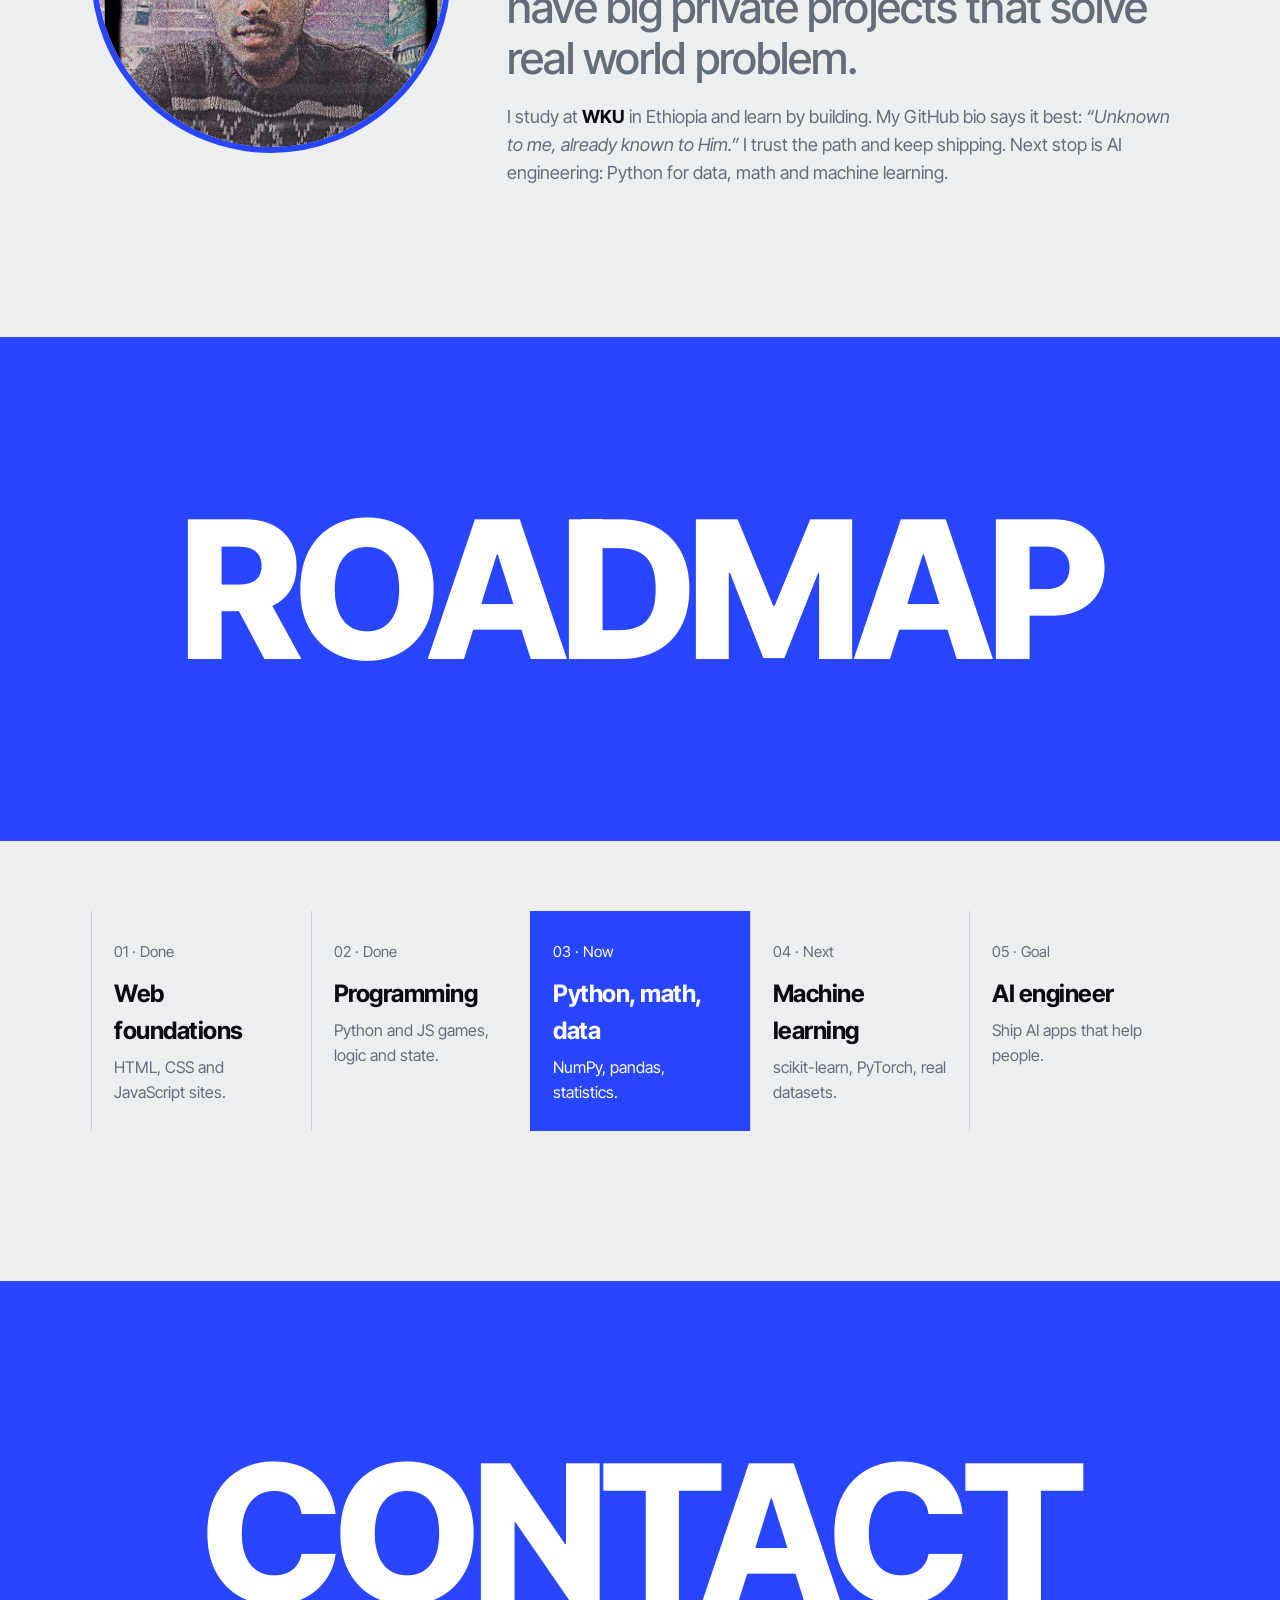
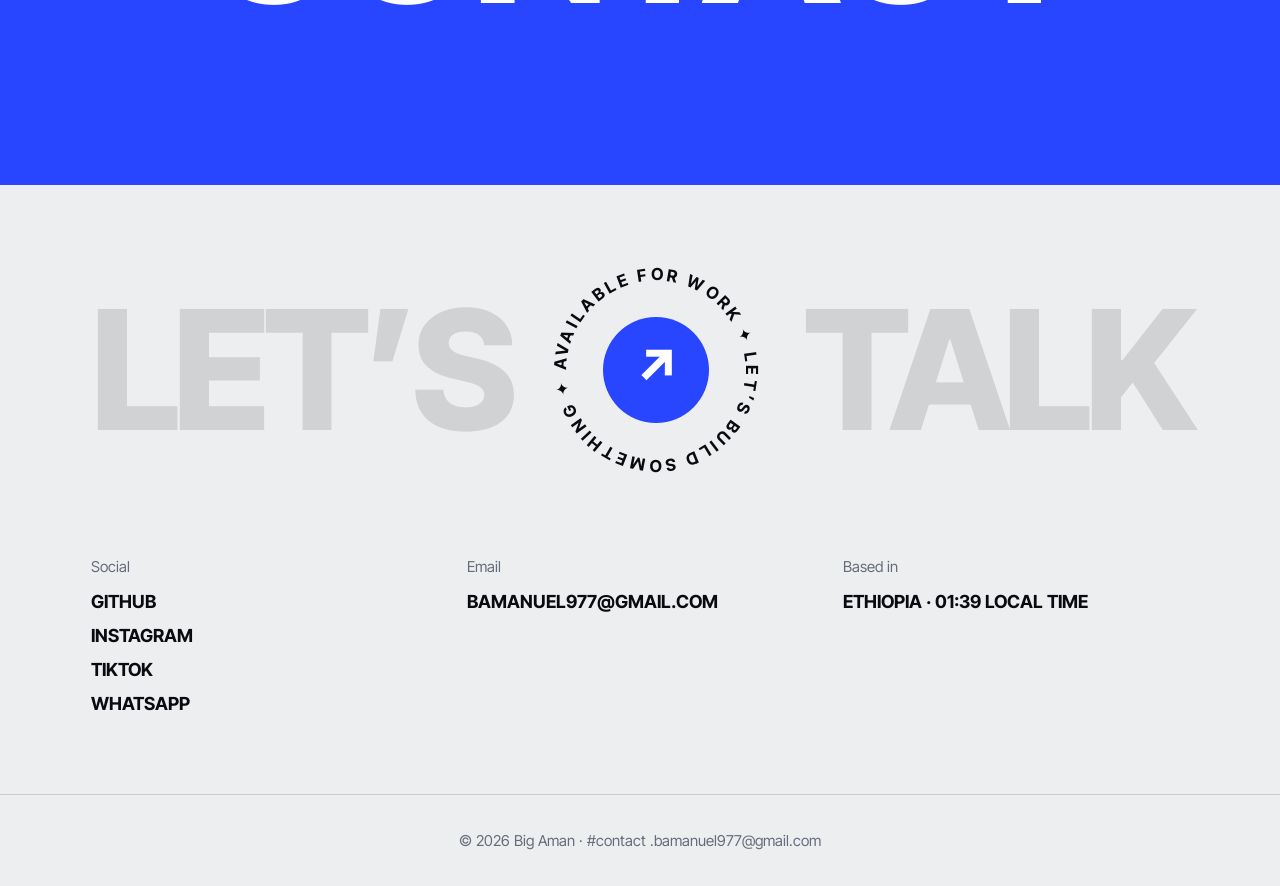
==== commit b6cef987: "Main Portfolio" ====
--- a/index.html
+++ b/index.html
@@ -60,16 +60,20 @@
           <svg viewBox="0 0 1440 90" preserveAspectRatio="none">
             <path d="M0 90V40C240 0 480 80 720 40S1200 0 1440 40V90Z" />
           </svg>
-          <h2 class="sc">WORK</h2>
-        </div>
+          <h2 class="sc">MY PROJECTS</h2>
+        </div>
+
         <div class="wrap">
           <p class="intro">
-            Websites I designed and coded. Click a row for details.
+            Explore some of my projects, experiments, and software development
+            work. Click a project to see more details.
           </p>
-          <div id="work-list"></div>
-        </div>
-      </section>
-
+
+          <div id="work-list">
+            <p>Am gone try continue agein and agein</p>
+          </div>
+        </div>
+      </section>
       <section id="lab">
         <div class="take">
           <svg viewBox="0 0 1440 90" preserveAspectRatio="none">
@@ -232,7 +236,7 @@
         </div>
       </section>
     </main>
-    <footer>© 2026 Big Aman · Built with HTML, CSS and JavaScript</footer>
+    <footer>© 2026 Big Aman · #contact .bamanuel977@gmail.com</footer>
     <script src="js/main.js"></script>
   </body>
 </html>
